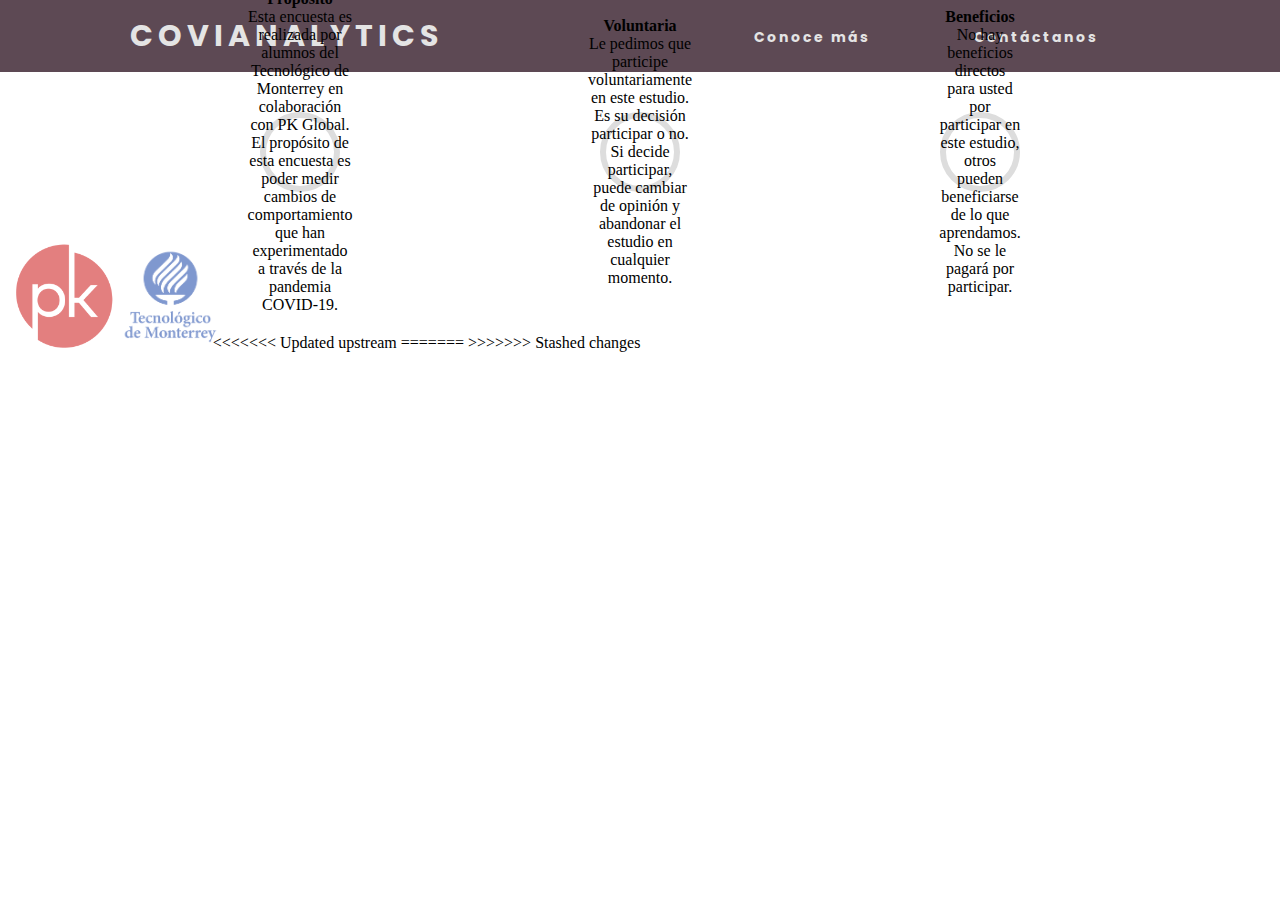
==== conocemas.html @ b1793837 "Index style.css" ====
<!DOCTYPE html>
<html lang="en"> 
<head>
    <meta charset="UTF-8">
    <meta http-equiv="X-UA-Compatible" content="IE=edge">
    <meta name="viewport" content="width=device-width, initial-scale=1.0">
    <link href="https://fonts.googleapis.com/css2?family=Poppins:wght@200&display=swap" rel="stylesheet">
    <link rel="stylesheet" href="style.css">
    <title>Covianalytics</title>
</head>

<body>
    <nav>
        <div class="logo"> 
            <h4>Covianalytics</h4>
        </div>            
        <ul class="nav-links">
            <li>
                <a href="conocemas.html">Conoce más</a>
            </li>
            <li>
                <a href="contactanos.html">Contáctanos</a>
            </li>
        </ul>
        <div class="burger">
            <div class="line1"></div>
            <div class="line2"></div>
            <div class="line3"></div>
        </div>
    </nav>

    <div class="box-area">
        <div class="single-box">
            <div class="img-area">
            <div class="img-text">
                <span class="header-text"><strong>Propósito</strong></span>
                <p>Esta encuesta es realizada por alumnos del Tecnológico de Monterrey en colaboración con PK
Global. El propósito de esta encuesta es poder medir cambios de comportamiento que han 
experimentado a través de la pandemia COVID-19.</p>
            </div>
            </div>
        </div>
        <div class="single-box">
            <div class="img-area">
            <div class="img-text">
                <span class="header-text"><strong>Voluntaria</strong></span>
                <p>Le pedimos que participe voluntariamente en este estudio. Es su decisión participar o no. 
Si decide participar, puede cambiar de opinión y abandonar el estudio en cualquier momento.</p>
            </div>
            </div>
        </div>
        <div class="single-box">
            <div class="img-area">
            <div class="img-text">
                <span class="header-text"><strong>Beneficios</strong></span>
                <p>No hay beneficios directos para usted por participar en este estudio, otros pueden beneficiarse 
de lo que aprendamos. No se le pagará por participar.</p>
            </div>
            </div>
        </div>
    </div>
	
	<img src="img/pklogo.png" class="img-logo" />
	<img src="img/teclogo.png" class="img-logo" />
    <script src="app.js"></script>

</body>
<<<<<<< Updated upstream
</html> 
=======
</html> 
>>>>>>> Stashed changes
---- style.css ----
*{
    margin: 0px;
    padding: 0px;
    box-sizing: border-box;
}

/* Responsive navigation bar */

nav{
    display: flex;
    justify-content: space-around;
    align-items: center;
    min-height: 8vh;
    background: #5d4954; 
    font-family: 'Poppins', sans-serif;
}

.logo{
    color: rgb(228, 228, 228);
    text-transform: uppercase;
    letter-spacing: 5px;
    font-size: 30px;
}

.nav-links{
    display: flex;
    justify-content: space-around;
    width: 35%;
}

.nav-links li{
    list-style: none;
}

.nav-links a{
    color: rgb(228, 228, 228);
    text-decoration: none;
    letter-spacing: 2px;
    font-weight: bold;
    font-size: 14px;
}

.burger{
    display: none;
    cursor: pointer;
}

.burger div{
    background-color: rgb(228, 228, 228);
    margin: 5px;
    width: 25px;
    height: 3px;
    transition: all 0.3s ease;
}

/* Tablet mood */

@media screen and(max-width:1024px){
    .nav-links{
        width: 60%;
    }
}

/* Phone mood */

@media screen and (max-width:768px){
    body{
        overflow-x: hidden;
    }
    .nav-links{
        position: absolute;
        right: 0px;
        height: 92vh;
        top: 8vh;
        background: #5d4954; 
        display: flex;
        flex-direction: column;
        align-items: center;
        width: 40%;
        transform:translateX(100%);
        transition: transform 0.5s ease-in;
    }
    .nav-links li{
        opacity: 0;
    }
    .burger{
        display: block;
    }
}

.nav-active{
    transform: translateX(0%);
}

@keyframes navLinkFade{
    from{
        opacity: 0;
        transform: translateX(50px);
    }
    to{
        opacity: 1;
        transform: translateX(0px);
    }
}

/* Animation of phone mode menu */

.toggle .line1{
    transform: rotate(-45deg) translate(-5px,6px);
}

.toggle .line2{
    opacity: 0;
}

.toggle .line3{
    transform: rotate(45deg) translate(-5px,-6px);
}

/*logos*/
.img-logo{
	width:8%;
	position:relative;
	bottom:-12%;
	left:1%;
	opacity:50%
}


/*Index*/
.format-index{
	background-color: #efefef;
	border-radius:8px;
    border: 1px solid #ccc;
	position:relative;
	bottom: -15%;
	left: 35%;
	width: 30%;
	text-align: center;
	font-family: Candara;
	
}

input[type=email] {
  width: 90%;
  padding: 2% 2.5%;
  margin: 8% 0;
  display: inline-block;
  border: 1px solid #ccc;
  border-radius: 4px;
  box-sizing: border-box;
  font-size: 100%;
  background-color: #fff;
}

input[type=submit] {
  width: 200px;
  background-color: #795167;
  color: white;
  padding: 14px 20px;
  margin: 2% 0;
  border: none;
  border-radius: 4px;
  cursor: pointer;
}

input[type=submit]:hover {
  background-color: #9F9F9F;
}
/* Conoce más */

.box-area{
    display: flex;
    flex-wrap: wrap;
    justify-content: center;
    align-items: center;
}

.single-box{
    position: relative;
    display: flex;
    flex-direction: column;
    align-items: center;
    justify-content: center;
    width: 300px;
    height: auto;
    border-radius: 4px;
    background-color: #fff;
    text-align: center;
    margin: 20px;
    padding: 20px;
    transition: .3s;

}

.img-area{
    display: flex;
    justify-content: center;
    align-items: center;
    width: 80px;
    height: 80px;
    border: 6px solid #ddd;
    border-radius: 50%;
    margin-bottom: 10px;
    padding: 20px;
    -webkit-backgound-size: cover;
    background-size: cover;
    background-position: center center;
}

/*Contactanos*/
.contacts {
	background-color: #AD99A4;
	border-radius:6px;
	height:63%;
	width:30%;
	position:relative;
	left:35%;
	bottom: -5%;
	text-align:justify;
}

.contact {
	height:20%;
	width:90%;
	position:relative;
	left:5%;
	bottom: -4.7%;
	text-align:justify;
	
}

.data-contact {
	width:57%;
	position:relative;
	left:35%;
	bottom: 80%;
	text-align:justify;
	font-family:Candara;
	font-size:125%;
}

.img-contact {
	position:relative;
	bottom: 2%;
	left:6%;
    width:27.5%;
    border-radius:150px;
}

.line{
	color:#000;
	position:relative;
	bottom: 45%;
}	
.pos{
	left:80%;
	position:relative;
}
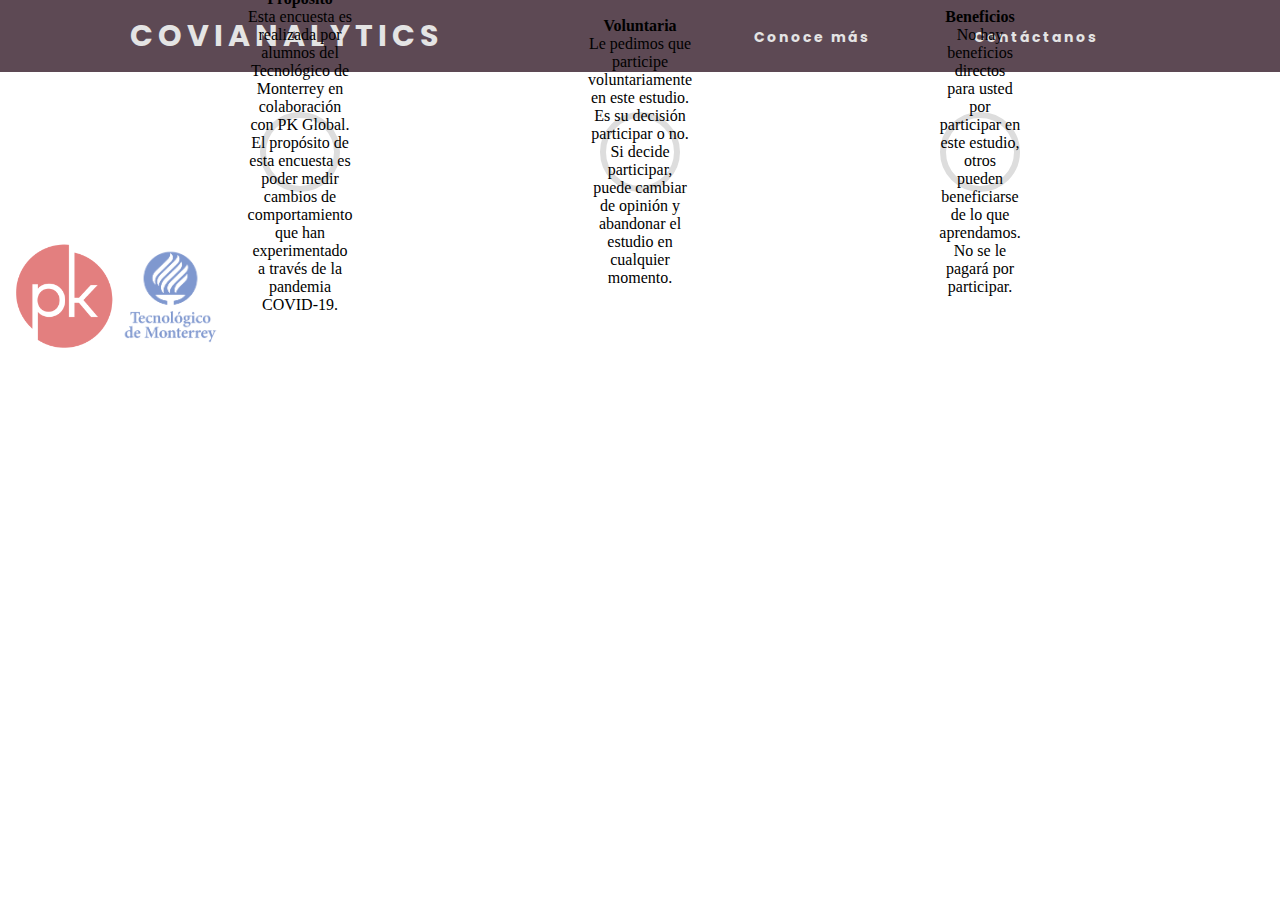
==== commit c20d73b9: "Update conocemas.html" ====
--- a/conocemas.html
+++ b/conocemas.html
@@ -65,8 +65,4 @@
     <script src="app.js"></script>
 
 </body>
-<<<<<<< Updated upstream
 </html> 
-=======
-</html> 
->>>>>>> Stashed changes
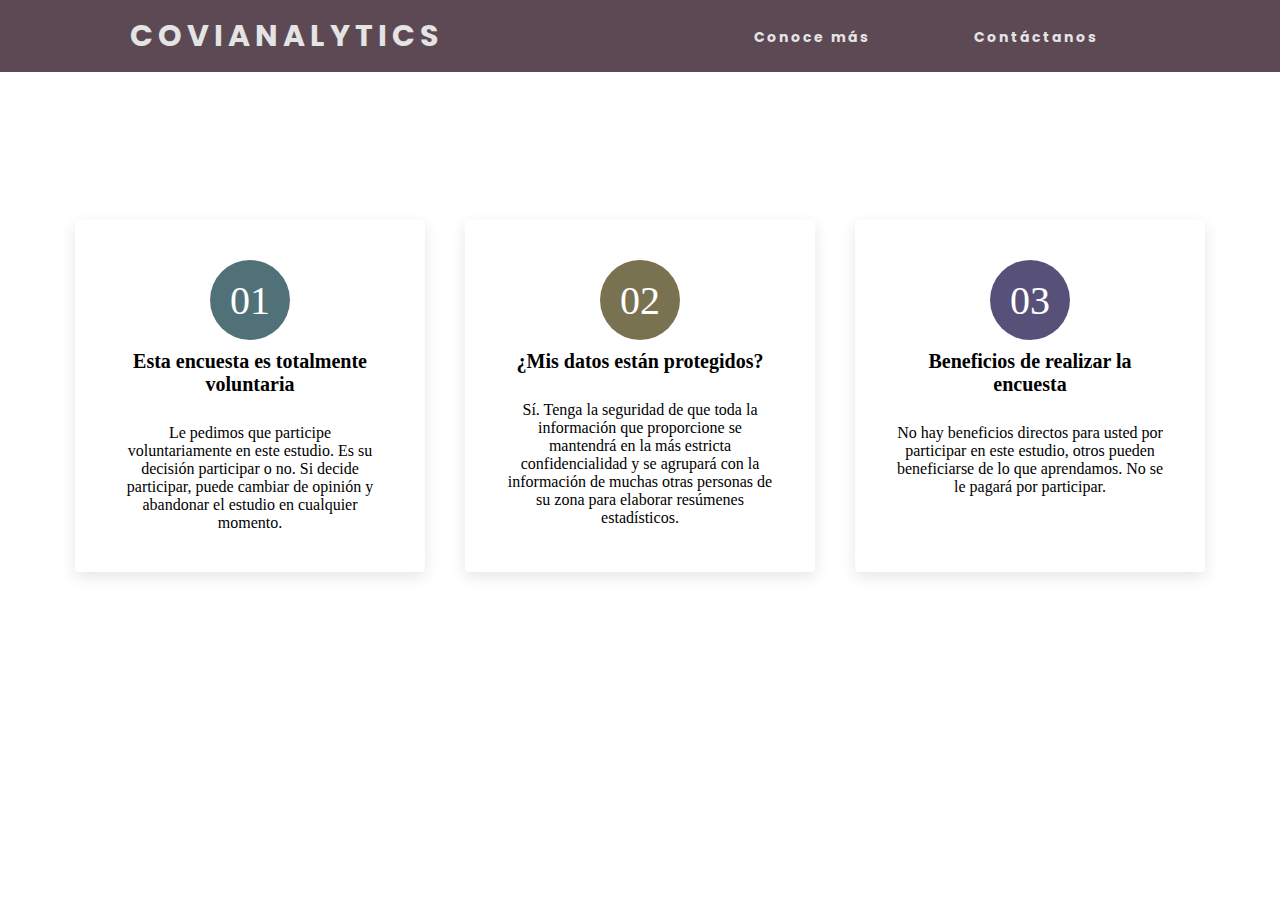
==== commit 5b1a2742: "Conoce mas arreglado/responsivo" ====
--- a/conocemas.html
+++ b/conocemas.html
@@ -5,7 +5,7 @@
     <meta http-equiv="X-UA-Compatible" content="IE=edge">
     <meta name="viewport" content="width=device-width, initial-scale=1.0">
     <link href="https://fonts.googleapis.com/css2?family=Poppins:wght@200&display=swap" rel="stylesheet">
-    <link rel="stylesheet" href="style.css">
+    <link rel="stylesheet" href="style.css" type="text/css">
     <title>Covianalytics</title>
 </head>
 
@@ -29,39 +29,39 @@
         </div>
     </nav>
 
-    <div class="box-area">
-        <div class="single-box">
-            <div class="img-area">
-            <div class="img-text">
-                <span class="header-text"><strong>Propósito</strong></span>
-                <p>Esta encuesta es realizada por alumnos del Tecnológico de Monterrey en colaboración con PK
-Global. El propósito de esta encuesta es poder medir cambios de comportamiento que han 
-experimentado a través de la pandemia COVID-19.</p>
-            </div>
+    <div class="container-conoce">
+        <div class="box">
+            <div class="icon"> 01 </div>
+            <div class="content-conoce">
+                <h3>Esta encuesta es totalmente voluntaria</h3>
+                <br>
+                <p>Le pedimos que participe voluntariamente en este estudio. Es su decisión participar o no. 
+                    Si decide participar, puede cambiar de opinión y abandonar el estudio en cualquier momento.</p>
             </div>
         </div>
-        <div class="single-box">
-            <div class="img-area">
-            <div class="img-text">
-                <span class="header-text"><strong>Voluntaria</strong></span>
-                <p>Le pedimos que participe voluntariamente en este estudio. Es su decisión participar o no. 
-Si decide participar, puede cambiar de opinión y abandonar el estudio en cualquier momento.</p>
-            </div>
+        <div class="box">
+            <div class="icon"> 02 </div>
+            <div class="content-conoce">
+                <h3>¿Mis datos están protegidos?</h3>
+                <br>
+                <p>Sí. Tenga la seguridad de que toda la información que proporcione se mantendrá en la más estricta confidencialidad y se agrupará con la información de muchas otras personas de su zona para elaborar resúmenes estadísticos.
+                </p>
             </div>
         </div>
-        <div class="single-box">
-            <div class="img-area">
-            <div class="img-text">
-                <span class="header-text"><strong>Beneficios</strong></span>
-                <p>No hay beneficios directos para usted por participar en este estudio, otros pueden beneficiarse 
-de lo que aprendamos. No se le pagará por participar.</p>
-            </div>
+        <div class="box">
+            <div class="icon"> 03 </div>
+            <div class="content-conoce">
+                <h3>Beneficios de realizar la encuesta</h3>
+                <br>
+                <p>No hay beneficios directos para usted por participar en este estudio, otros pueden beneficiarse de lo que aprendamos. No se le pagará por participar.</p>
             </div>
         </div>
-    </div>
-	
-	<img src="img/pklogo.png" class="img-logo" />
-	<img src="img/teclogo.png" class="img-logo" />
+    </div> 
+           
+   
+           
+                
+
     <script src="app.js"></script>
 
 </body>
--- a/style.css
+++ b/style.css
@@ -3,6 +3,7 @@
     padding: 0px;
     box-sizing: border-box;
 }
+
 
 /* Responsive navigation bar */
 
@@ -79,6 +80,7 @@
         width: 40%;
         transform:translateX(100%);
         transition: transform 0.5s ease-in;
+        z-index: 100;
     }
     .nav-links li{
         opacity: 0;
@@ -126,6 +128,15 @@
 	opacity:50%
 }
 
+
+/*Login*/
+.message{
+	background-color:#ffb5b5;
+	width: 25%;
+	position: relative;
+	bottom:6%;
+	left: 37%;
+}
 
 /*Index*/
 .format-index{
@@ -133,7 +144,7 @@
 	border-radius:8px;
     border: 1px solid #ccc;
 	position:relative;
-	bottom: -15%;
+	bottom: -9%;
 	left: 35%;
 	width: 30%;
 	text-align: center;
@@ -169,43 +180,92 @@
 }
 /* Conoce más */
 
-.box-area{
+.container-conoce{
+    margin-top: 10%;
     display: flex;
     flex-wrap: wrap;
     justify-content: center;
-    align-items: center;
-}
-
-.single-box{
+}
+
+.container-conoce .box{
     position: relative;
-    display: flex;
-    flex-direction: column;
-    align-items: center;
-    justify-content: center;
-    width: 300px;
-    height: auto;
+    width: 350px;
+    padding: 40px;
+    background: #fff;
+    box-shadow: 0 5px 15px rgba(0, 0, 0, .1);
     border-radius: 4px;
-    background-color: #fff;
+    margin: 20px;
+    box-sizing: border-box;
+    overflow: hidden;
     text-align: center;
-    margin: 20px;
-    padding: 20px;
-    transition: .3s;
-
-}
-
-.img-area{
+}
+
+.container-conoce .box .icon{
+    position: relative;
+    width: 80px;
+    height: 80px;
+    color: #fff;
+    background: #000;
     display: flex;
     justify-content: center;
     align-items: center;
-    width: 80px;
-    height: 80px;
-    border: 6px solid #ddd;
+    margin: 0 auto;
     border-radius: 50%;
-    margin-bottom: 10px;
-    padding: 20px;
-    -webkit-backgound-size: cover;
-    background-size: cover;
-    background-position: center center;
+    font-size: 40px;
+    font-weight: 700px;
+    transition-duration: 1s;
+}
+
+.container-conoce .box:nth-child(1) .icon{
+    box-shadow: 0 0 0 0 #517179;
+    background: #517179;
+}
+
+.container-conoce .box:nth-child(1):hover .icon{
+    box-shadow: 0 0 0 400px #517179;
+    background: #517179;
+}
+
+.container-conoce .box:nth-child(2) .icon{
+    box-shadow: 0 0 0 0 #797251;
+    background: #797251;
+}
+
+.container-conoce .box:nth-child(2):hover .icon{
+    box-shadow: 0 0 0 400px #797251;
+    background: #797251;
+}
+
+.container-conoce .box:nth-child(3) .icon{
+    box-shadow: 0 0 0 0 #575179;
+    background: #575179;
+}
+
+.container-conoce .box:nth-child(3):hover .icon{
+    box-shadow: 0 0 0 400px #575179;
+    background: #575179;
+}
+
+.container-conoce .box .content-conoce{
+    position: relative;
+    z-index: 1;
+    transition: 0.5s;  
+}
+
+.container-conoce .box:hover .content-conoce{
+    color: #fff;
+
+}
+
+.container-conoce .box .content-conoce h3{
+    font-size: 20px;
+    margin: 10px 0;
+    padding: 0;
+}
+
+.container-conoce .box .content-conoce p{
+    margin: 0;
+    padding: 0;   
 }
 
 /*Contactanos*/
@@ -252,9 +312,149 @@
 	color:#000;
 	position:relative;
 	bottom: 45%;
-}	
+}
+
+
 .pos{
 	left:80%;
 	position:relative;
 }
- 
+
+/* Footer */
+
+footer{
+    width: 100%;
+    background: #5d4954;
+    color: #ddd;
+    position: relative;
+    bottom: -30%;   
+}
+
+.container-footer-all{
+    width: 100%;
+    max-width: 1300px;
+    padding: 5px;
+}
+
+.container-body{
+    display: flex;
+    justify-content: space-between;
+}
+
+.column1{
+    max-width: 400px;
+    margin-left: 5%;
+}
+.column1 h1{
+    font-size: 22px;
+}
+
+.column1 p{
+    font-size: 14px;
+    color: #c7c7c7;
+    margin-top: 20px;
+}
+
+.column2{
+    max-width: 400px;
+    margin-left: -7%;
+}
+
+.column2 h1{
+    font-size: 22px;
+}
+
+.row{
+    margin-top: 20px;
+    display: flex;
+}
+
+.row img{
+    width: 25px;
+    height: 25px;
+}
+
+.row label{
+    margin-top: 5px;
+    margin-left: 10px;
+    font-size: 14px;
+    color: #c7c7c7;
+}
+
+.column3 {
+    max-width: 400px;
+    font-size: 15px;
+}
+
+.column3 h1 {
+    font-size: 20px;
+    }
+
+.row2{
+    margin-top: 20px;
+    display: flex;
+}
+
+.row2 img {
+    width: 25px;
+    height: 25px;
+}
+
+.row2 label{
+    margin-top: 10px;
+    margin-left: 20px;
+    max-width: 140;
+}
+
+.container-footer{
+    width: 100%;
+    background: black;
+
+    padding: 20px;
+}
+
+.footer{
+    max-width: 1200px;
+    margin: auto;
+    display: flex;
+    justify-content: space-between;
+    padding: 1px;
+
+}
+
+.copyright{
+    color: #c7c7c7;
+}
+.information a{
+    text-decoration: none;
+    color:#c7c7c7;
+}
+
+
+@media screen and (max-width: 1100px){
+    .container-body{
+        flex-wrap: wrap;
+    }
+
+    .column1{
+        max-width:100%
+    }
+
+    .column2{
+        margin-left: 20px;
+        margin-top: 40px;
+    }
+
+    .column3{
+        margin-left: 20px;
+        margin-top: 40px;
+    }
+    
+    .container-footer{
+        margin-bottom: 20%;
+    }
+
+    .container-footer-all{
+        margin-bottom: 10%;
+    }
+}
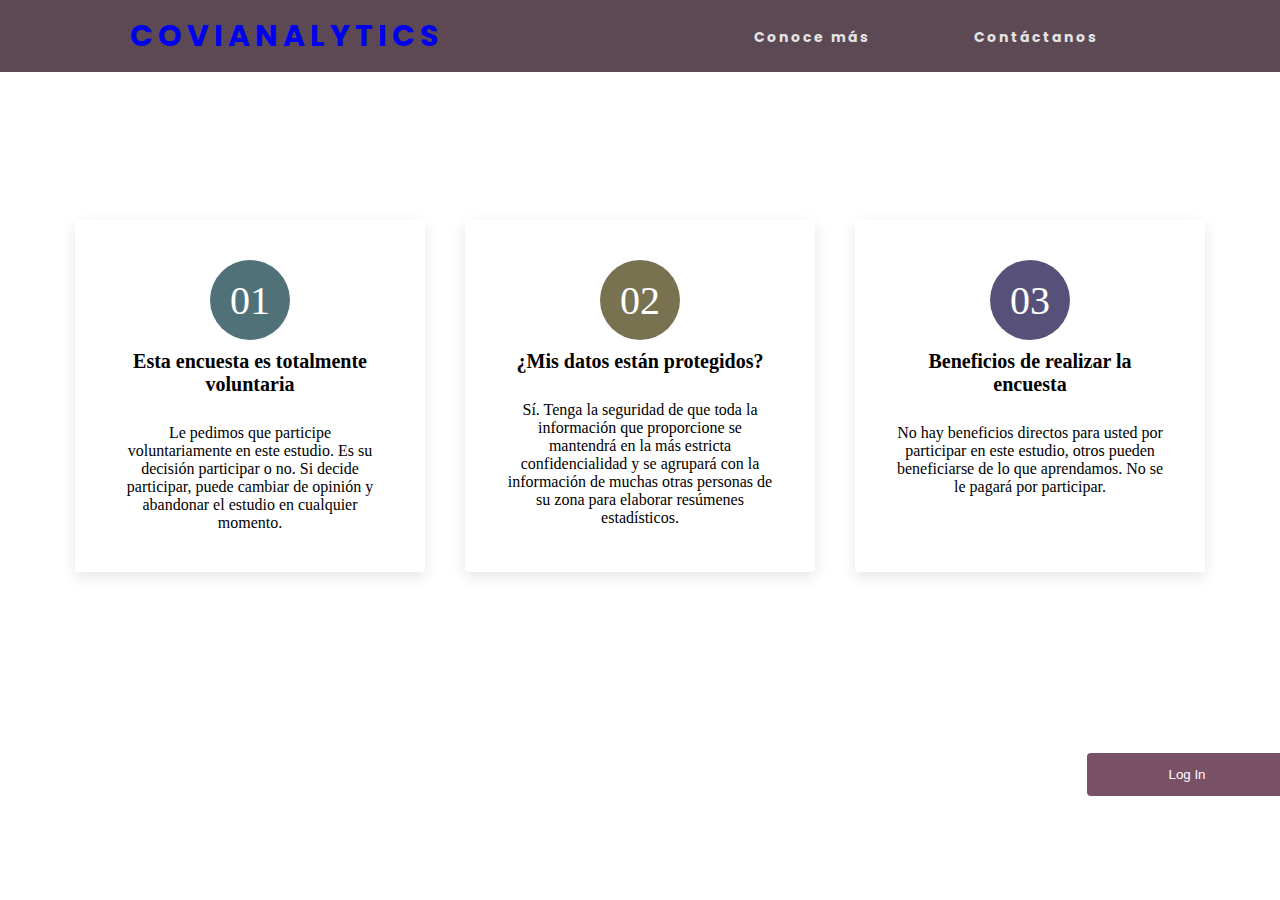
==== commit b878ffbd: "Sin correciones viernes" ====
--- a/conocemas.html
+++ b/conocemas.html
@@ -11,8 +11,9 @@
 
 <body>
     <nav>
+        
         <div class="logo"> 
-            <h4>Covianalytics</h4>
+            <a href="login.php"><h4>Covianalytics</h4></a>
         </div>            
         <ul class="nav-links">
             <li>
@@ -58,7 +59,12 @@
         </div>
     </div> 
            
-   
+    <div class="pos1">
+		<form action="login.php" input type="submit"  value="Encuesta" >
+			<input type="submit"  value="Log In">
+		</form>
+	</div>
+
            
                 
 
--- a/style.css
+++ b/style.css
@@ -3,7 +3,6 @@
     padding: 0px;
     box-sizing: border-box;
 }
-
 
 /* Responsive navigation bar */
 
@@ -80,7 +79,7 @@
         width: 40%;
         transform:translateX(100%);
         transition: transform 0.5s ease-in;
-        z-index: 100;
+		z-index:200;
     }
     .nav-links li{
         opacity: 0;
@@ -88,6 +87,7 @@
     .burger{
         display: block;
     }
+
 }
 
 .nav-active{
@@ -119,7 +119,6 @@
     transform: rotate(45deg) translate(-5px,-6px);
 }
 
-/*logos*/
 .img-logo{
 	width:8%;
 	position:relative;
@@ -128,8 +127,6 @@
 	opacity:50%
 }
 
-
-/*Login*/
 .message{
 	background-color:#ffb5b5;
 	width: 25%;
@@ -138,7 +135,6 @@
 	left: 37%;
 }
 
-/*Index*/
 .format-index{
 	background-color: #efefef;
 	border-radius:8px;
@@ -148,7 +144,7 @@
 	left: 35%;
 	width: 30%;
 	text-align: center;
-	font-family: Candara;
+	font-family: 'Candara';
 	
 }
 
@@ -178,6 +174,22 @@
 input[type=submit]:hover {
   background-color: #9F9F9F;
 }
+
+
+@media screen and (max-width: 768px) {
+	.format-index{
+	left: 12.5%;
+	width: 75%;
+	}
+	.message{
+	width: 65%;
+	bottom:13%;
+	left: 17.5%;
+}
+}
+	
+
+
 /* Conoce más */
 
 .container-conoce{
@@ -268,7 +280,6 @@
     padding: 0;   
 }
 
-/*Contactanos*/
 .contacts {
 	background-color: #AD99A4;
 	border-radius:6px;
@@ -296,7 +307,7 @@
 	left:35%;
 	bottom: 80%;
 	text-align:justify;
-	font-family:Candara;
+	font-family:'Candara';
 	font-size:125%;
 }
 
@@ -309,15 +320,50 @@
 }
 
 .line{
-	color:#000;
+	color:#5d4954;
 	position:relative;
 	bottom: 45%;
 }
 
 
 .pos{
-	left:80%;
-	position:relative;
+	left:82%;
+	position:absolute;
+}
+
+
+@media screen and (max-width: 768px) {
+	
+	.contacts {
+	border-radius:10px;
+	width:75%;
+	left:12.5%;
+	bottom: -5%;
+	}
+	.data-contact {
+	width:63%;
+	bottom: 70%;
+	font-size:92%;
+	}
+
+	.pos{
+	left:22%;
+	bottom:5%;
+	}
+	
+	.img-contact {
+	bottom: 2%;
+	left:2%;
+	}
+
+	.line{
+	bottom: 30%;
+	}
+
+    .pos1{
+    left: -22%;
+    bottom: -5%;
+    }
 }
 
 /* Footer */
@@ -458,3 +504,156 @@
         margin-bottom: 10%;
     }
 }
+
+
+.encuesta-format{
+	font-family:'Candara';
+	margin-top:1%;
+	margin-bottom:1.5%;
+}
+
+.pregunta{
+	background-color:#C4B1BB;
+	width:60%;
+	left:20%;
+	height:3.5%;
+	position:relative;
+	margin-top:2%;
+	padding-left: 1%;
+	padding-top:.2%;
+	font-size:20px;
+	z-index:100;
+}
+.opciones{
+	background-color:#C4B1BB;
+	width: 60%;
+	position:relative;
+	left:20%;
+}
+.text-answer {
+  display: block;
+  position: relative;
+  padding-left: 4.5%;
+  margin-bottom: .5%;
+  cursor: pointer;
+  font-size: 18px;
+}
+.text-answer input {
+  position: absolute;
+  opacity: 0;
+  cursor: pointer;
+}
+	
+.checkmark {
+  position: absolute;
+  top: 4;
+  left: 1;
+  margin-left: 2.5%;
+  height: 65%;
+  width: 1.5%;
+  background-color: #fff;
+  border-radius: 50%;
+}
+.text-answer:hover input ~ .checkmark {
+  background-color: #ccc;
+}
+.text-answer input:checked ~ .checkmark {
+  background-color: #5d4954;
+}
+.loption{
+	background-color:#ff0;
+	width: 100%;
+	position:relative;
+	bottom:30%;
+}
+.checkmark:after {
+  content: "";
+  position: absolute;
+  display: none;
+}
+.text-answer input:checked ~ .checkmark:after {
+  display: block;
+}
+.text-answer .checkmark:after {
+ 	top: 25%;
+	left: 25%;
+	width: 50%;
+	height: 50%;
+	border-radius: 50%;
+	background: white;
+}
+.posenc{
+	left:25%;
+	bottom: 100px;
+	position:absolute;
+}
+
+.list-format{
+	background-color:#C4B1BB;
+	width: 40%;
+	margin-bottom:1%;
+	position:relative;
+	left:30%;
+	text-align:center;
+}
+
+@media screen and (max-width: 768px) {
+	
+	.pregunta{
+	width:80%;
+	left:10%;
+	height:6%;
+	font-size:16px;
+}
+}
+
+.opciones{
+	width: 80%;
+	position:relative;
+	left:10%;
+}
+.text-answer {
+  padding-left: 8.5%;
+  font-size: 16px;
+}
+.checkmark {
+  margin-left: 3%;
+  height: 14px;
+  width: 14px;
+}
+
+.posenc{
+	left:44%;
+	bottom:-420%;
+}
+
+.message-format{
+	background-color:#AD99A4;
+	width:40%;
+	height:30%;
+	position:absolute;
+	left:30%;
+	bottom:40%;
+	font-family:'Candara';
+	border-radius:10px;
+}
+
+.posmess{
+	left:32%;
+	bottom:-40%;
+	position:absolute;
+}
+
+.pos1{
+    left: 1087px;
+    bottom: 100px;
+	position:absolute;
+}
+
+a{
+    text-decoration: none;
+}
+
+a:visited{
+    text-decoration: none;
+}    
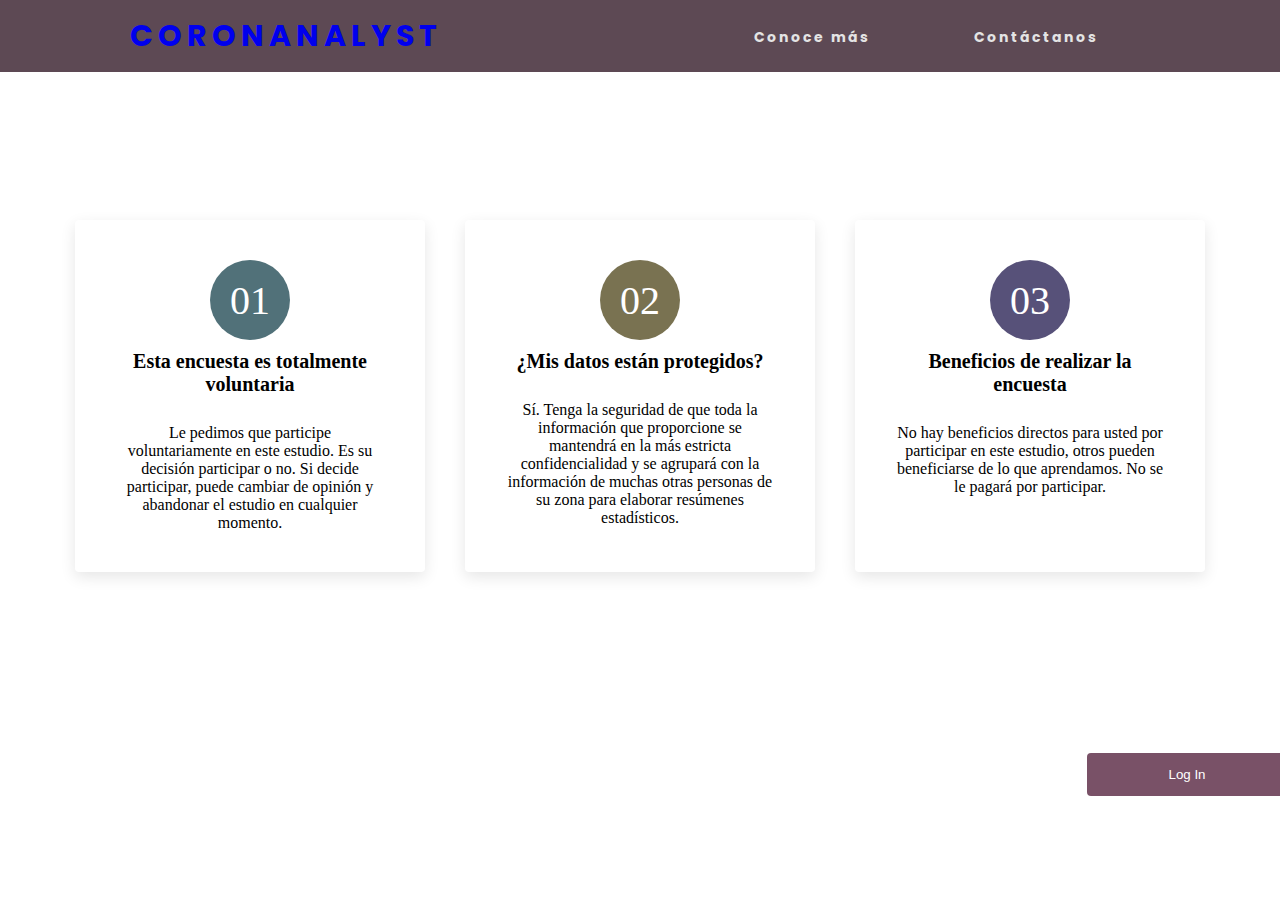
==== commit d3cde140: "Terminos y condiciones" ====
--- a/conocemas.html
+++ b/conocemas.html
@@ -6,14 +6,14 @@
     <meta name="viewport" content="width=device-width, initial-scale=1.0">
     <link href="https://fonts.googleapis.com/css2?family=Poppins:wght@200&display=swap" rel="stylesheet">
     <link rel="stylesheet" href="style.css" type="text/css">
-    <title>Covianalytics</title>
+    <title>Coronanalyst</title>
 </head>
 
 <body>
     <nav>
         
         <div class="logo"> 
-            <a href="login.php"><h4>Covianalytics</h4></a>
+            <a href="login.php"><h4>Coronanalyst</h4></a>
         </div>            
         <ul class="nav-links">
             <li>
--- a/style.css
+++ b/style.css
@@ -331,6 +331,12 @@
 	position:absolute;
 }
 
+.terminos{
+	left:185px;
+    bottom: -35%;
+	position:absolute;
+}
+
 
 @media screen and (max-width: 768px) {
 	
@@ -340,6 +346,7 @@
 	left:12.5%;
 	bottom: -5%;
 	}
+
 	.data-contact {
 	width:63%;
 	bottom: 70%;
@@ -363,6 +370,16 @@
     .pos1{
     left: -22%;
     bottom: -5%;
+    }
+
+    .pos{
+        left:22%;
+        bottom:5%;
+    }
+
+    .terminos{
+    left: -22%;
+    bottom: -190% 
     }
 }
 
@@ -605,6 +622,7 @@
 	height:6%;
 	font-size:16px;
 }
+
 }
 
 .opciones{
@@ -638,6 +656,10 @@
 	border-radius:10px;
 }
 
+.termcond{
+    text-align: center;
+}
+
 .posmess{
 	left:32%;
 	bottom:-40%;
@@ -657,3 +679,5 @@
 a:visited{
     text-decoration: none;
 }    
+
+
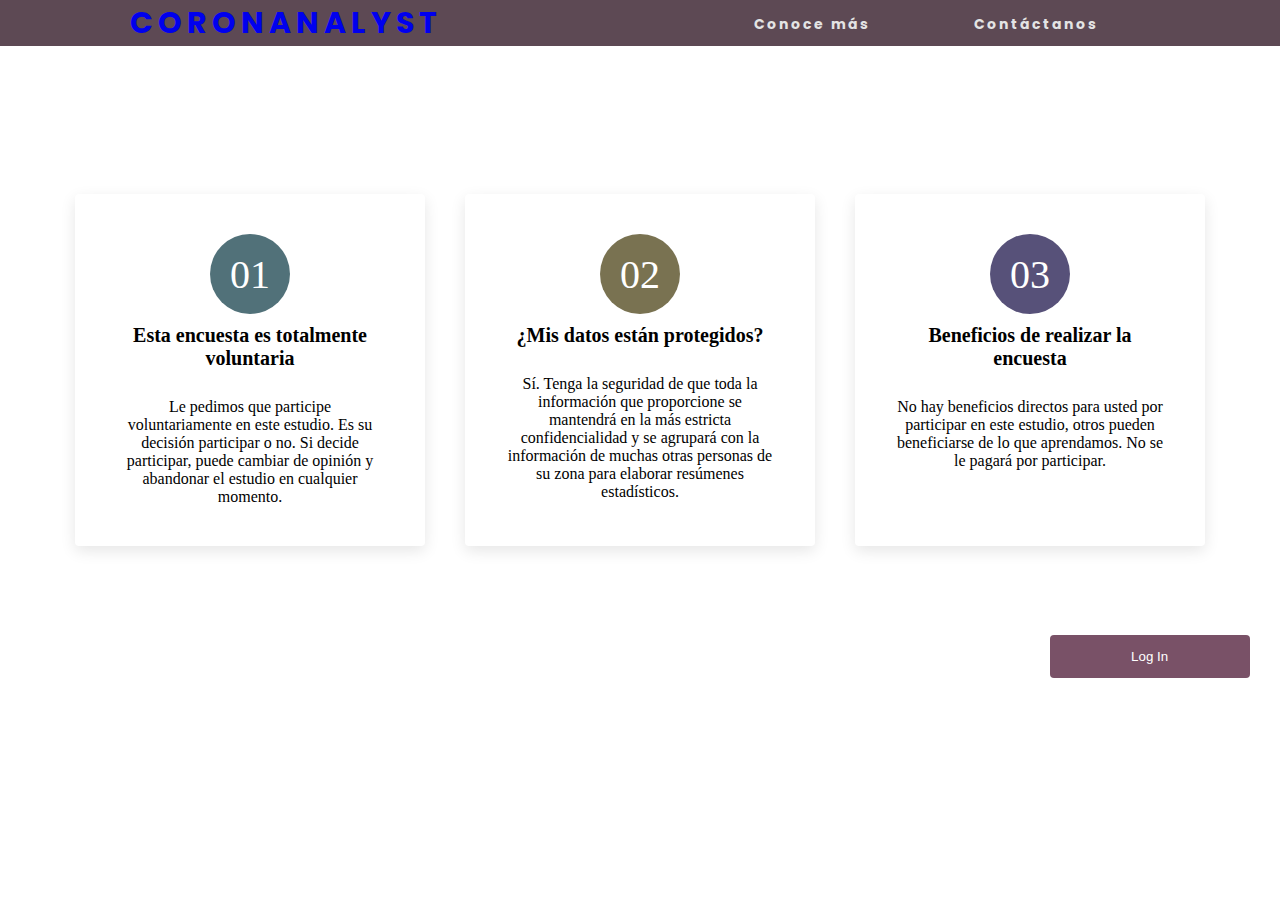
==== commit 9cddeab1: "boton responsivo" ====
--- a/conocemas.html
+++ b/conocemas.html
@@ -59,7 +59,7 @@
         </div>
     </div> 
            
-    <div class="pos1">
+    <div class="posconoce">
 		<form action="login.php" input type="submit"  value="Encuesta" >
 			<input type="submit"  value="Log In">
 		</form>
--- a/style.css
+++ b/style.css
@@ -10,7 +10,7 @@
     display: flex;
     justify-content: space-around;
     align-items: center;
-    min-height: 8vh;
+    min-height: 8%;
     background: #5d4954; 
     font-family: 'Poppins', sans-serif;
 }
@@ -70,8 +70,8 @@
     .nav-links{
         position: absolute;
         right: 0px;
-        height: 92vh;
-        top: 8vh;
+        height: 95%;
+        top: 6%;
         background: #5d4954; 
         display: flex;
         flex-direction: column;
@@ -79,7 +79,7 @@
         width: 40%;
         transform:translateX(100%);
         transition: transform 0.5s ease-in;
-		z-index:200;
+		z-index:100;
     }
     .nav-links li{
         opacity: 0;
@@ -122,7 +122,7 @@
 .img-logo{
 	width:8%;
 	position:relative;
-	bottom:-12%;
+	top:10%;
 	left:1%;
 	opacity:50%
 }
@@ -139,13 +139,32 @@
 	background-color: #efefef;
 	border-radius:8px;
     border: 1px solid #ccc;
-	position:relative;
-	bottom: -9%;
-	left: 35%;
+	position:absolute;
+	top: 19%;
+	left: 55%;
 	width: 30%;
 	text-align: center;
 	font-family: 'Candara';
 	
+}
+
+.info-index{
+	width:40%;
+	position:absolute;
+	top:13%;
+	bottom:5%;
+	height:55%;
+	font-family:'candara';
+	text-align:center;
+	text-top:-50%;
+	border-right-style:outset;
+	text-bottom:40%;
+}
+.text-index{
+	width:80%;
+	margin-left:10%;
+	margin-top:25%;
+	background-color:rgb(228, 228, 228);
 }
 
 input[type=email] {
@@ -181,14 +200,25 @@
 	left: 12.5%;
 	width: 75%;
 	}
+	.info-index{
+		width:90%;
+		margin-left:5%;
+		top:55%;
+		border-top-style:outset;
+		border-right-style:none;
+		position:relative;
+	}
+	.text-index{
+		margin-top:8%;
+		margin-bottom:8%;
+        border-radius:10px;
+	} 
 	.message{
 	width: 65%;
 	bottom:13%;
 	left: 17.5%;
 }
 }
-	
-
 
 /* Conoce más */
 
@@ -211,7 +241,11 @@
     overflow: hidden;
     text-align: center;
 }
-
+.posconoce{
+	position:relative;
+	padding-left:82%;
+	padding-top:5%;
+}
 .container-conoce .box .icon{
     position: relative;
     width: 80px;
@@ -279,7 +313,7 @@
     margin: 0;
     padding: 0;   
 }
-
+/*Contactanos*/
 .contacts {
 	background-color: #AD99A4;
 	border-radius:6px;
@@ -325,12 +359,10 @@
 	bottom: 45%;
 }
 
-
-.pos{
-	left:82%;
-	position:absolute;
-}
-
+.poscontact{
+	position:relative;
+	padding-left:82%;
+}
 .terminos{
 	left:185px;
     bottom: -35%;
@@ -353,16 +385,22 @@
 	font-size:92%;
 	}
 
-	.pos{
-	left:22%;
-	bottom:5%;
-	}
+	.poscontact{
+	position:relative;
+	padding-left:22%;
+	top:-2%;
+}
 	
 	.img-contact {
 	bottom: 2%;
 	left:2%;
 	}
-
+	
+	.img-logo{
+	width:15%;
+	left:35%;
+	top:18%;
+	}
 	.line{
 	bottom: 30%;
 	}
@@ -370,11 +408,6 @@
     .pos1{
     left: -22%;
     bottom: -5%;
-    }
-
-    .pos{
-        left:22%;
-        bottom:5%;
     }
 
     .terminos{
@@ -390,7 +423,7 @@
     background: #5d4954;
     color: #ddd;
     position: relative;
-    bottom: -30%;   
+    bottom: -65%;   
 }
 
 .container-footer-all{
@@ -404,23 +437,10 @@
     justify-content: space-between;
 }
 
-.column1{
-    max-width: 400px;
-    margin-left: 5%;
-}
-.column1 h1{
-    font-size: 22px;
-}
-
-.column1 p{
-    font-size: 14px;
-    color: #c7c7c7;
-    margin-top: 20px;
-}
 
 .column2{
     max-width: 400px;
-    margin-left: -7%;
+    margin-left: 25%;
 }
 
 .column2 h1{
@@ -447,6 +467,7 @@
 .column3 {
     max-width: 400px;
     font-size: 15px;
+	margin-right:25%;
 }
 
 .column3 h1 {
@@ -522,18 +543,31 @@
     }
 }
 
-
 .encuesta-format{
 	font-family:'Candara';
+	background-image:url(img/fondo.jpg);
+	background-repeat: no-repeat;
+	background-attachment: fixed;
+	z-index:100;
+	background-color:#fee;
+	height:515%;
+	
+}
+.white-space{
+	background-color:#fff;
+	width:70%;
+	margin-left:15%;
 	margin-top:1%;
-	margin-bottom:1.5%;
+	height:508%;
+	position:absolute;
+	border-radius:10px;
+	
 }
 
 .pregunta{
 	background-color:#C4B1BB;
-	width:60%;
-	left:20%;
-	height:3.5%;
+	width:85%;
+	left:7.5%;
 	position:relative;
 	margin-top:2%;
 	padding-left: 1%;
@@ -541,11 +575,17 @@
 	font-size:20px;
 	z-index:100;
 }
-.opciones{
+
+.opcion{
 	background-color:#C4B1BB;
-	width: 60%;
-	position:relative;
-	left:20%;
+	width: 85%;
+	position:relative;
+	left:7.5%;
+}
+.aviso{
+	left:3.8%;
+	font-size:13px;
+	position:relative;
 }
 .text-answer {
   display: block;
@@ -577,12 +617,7 @@
 .text-answer input:checked ~ .checkmark {
   background-color: #5d4954;
 }
-.loption{
-	background-color:#ff0;
-	width: 100%;
-	position:relative;
-	bottom:30%;
-}
+
 .checkmark:after {
   content: "";
   position: absolute;
@@ -600,29 +635,94 @@
 	background: white;
 }
 .posenc{
-	left:25%;
-	bottom: 100px;
 	position:absolute;
+	left:44%;
+	bottom:-416.5%;
 }
 
 .list-format{
 	background-color:#C4B1BB;
-	width: 40%;
+	width: 85%;
 	margin-bottom:1%;
 	position:relative;
-	left:30%;
-	text-align:center;
-}
-
+	left:7.5%;
+	text-align:left;
+	font-size:20px;
+	padding-bottom:1%;
+	padding-top:.7%;
+}
+
+.pregunta-list{
+	width:35%;
+	left:10%;
+	position:relative;
+	margin-top:.7%;
+	padding-top:.2%;
+	padding-bottom:1%;
+	z-index:100;
+}
+.pregunta2-list{
+	width:35%;
+	left:55%;
+	position:relative;
+	margin-top:-6.6%;
+	padding-top:.2%;
+	padding-bottom:1%;
+	z-index:100;
+}
+
+/*Encuesta responsivo*/
 @media screen and (max-width: 768px) {
 	
 	.pregunta{
+	width:90%;
+	left:5%;
+	font-size:16px;
+	padding-left:4%;
+	
+}
+.opcion{
+	background-color:#C4B1BB;
+	width: 90%;
+	left:5%;
+}
+.aviso{
+	left:0%;
+}
+	.pregunta-list{
+	left:5%;
+	width:90%;
+}
+	.pregunta2-list{
+	left:5%;
 	width:80%;
-	left:10%;
-	height:6%;
+	margin-top:1;
+}
+	.white-space{
+	width:85%;
+	border-radius:5px;
+	margin-left:7.5%;
+	height:593%;
+	
+}
+	.list-format{
+	width: 90%;
+	left:5%;
 	font-size:16px;
 }
-
+.encuesta-format{
+	height:607%;
+	
+}
+.posenc{
+	position:absolute;
+	left:24%;
+	bottom:-510.6%;
+}
+.posconoce{
+	padding-left:22%;
+	padding-bottom:5%;
+}
 }
 
 .opciones{
@@ -640,10 +740,6 @@
   width: 14px;
 }
 
-.posenc{
-	left:44%;
-	bottom:-420%;
-}
 
 .message-format{
 	background-color:#AD99A4;
@@ -666,11 +762,7 @@
 	position:absolute;
 }
 
-.pos1{
-    left: 1087px;
-    bottom: 100px;
-	position:absolute;
-}
+
 
 a{
     text-decoration: none;
@@ -679,5 +771,3 @@
 a:visited{
     text-decoration: none;
 }    
-
-
